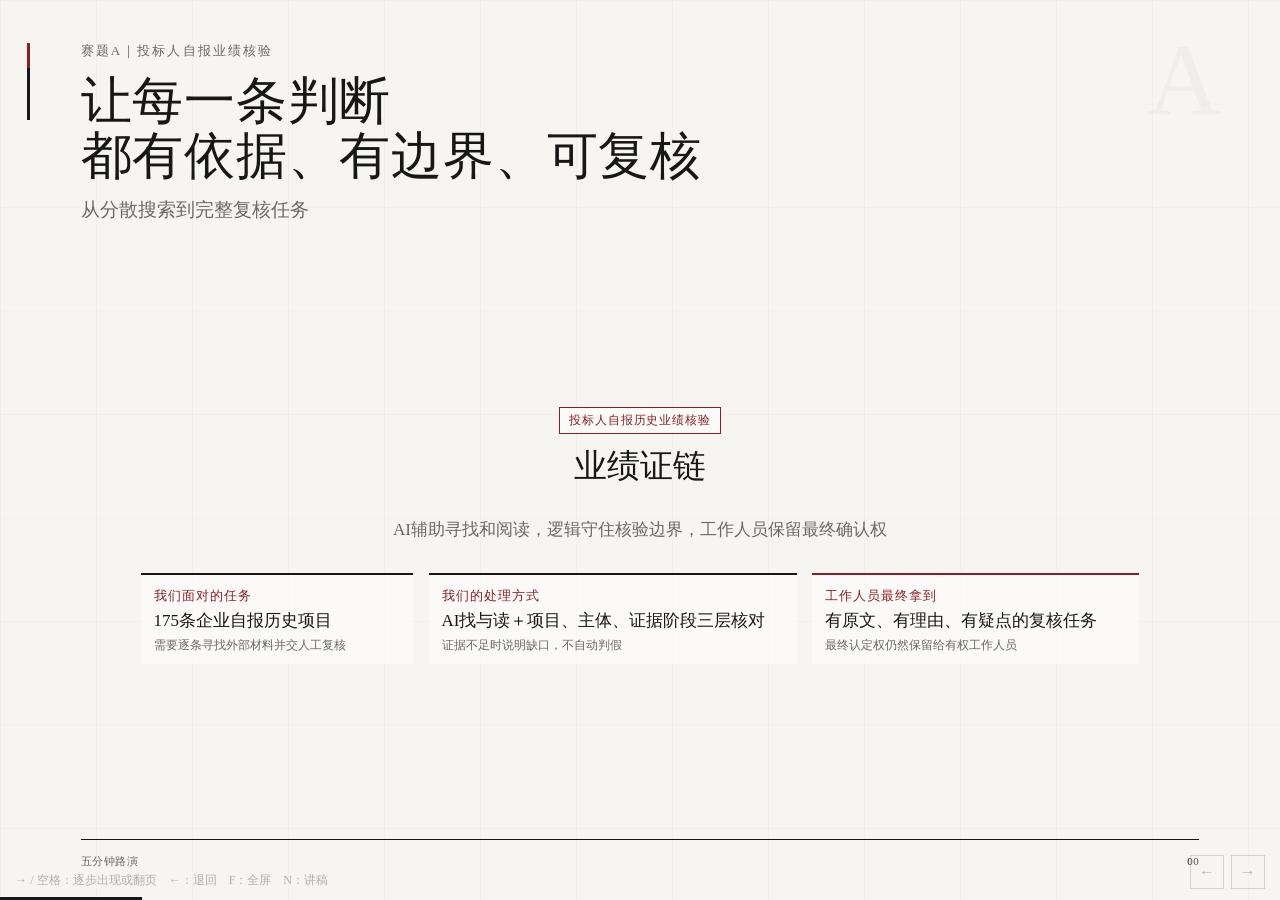
==== index.html @ df8a13e0 "Publish roadshow presentation" ====
<!doctype html>
<html lang="zh-CN">
<head>
  <meta charset="utf-8" />
  <meta name="viewport" content="width=device-width, initial-scale=1" />
  <title>赛题A｜投标人自报业绩核验</title>
  <style>
    :root{--ink:#171717;--muted:#686868;--line:#b9b9b9;--paper:#f6f5f1;--card:#fff;--soft:#e9e8e3;--accent:#8b1e1e;--accent-soft:#efe4e1;--serif:"STFangsong","FangSong","Songti SC","Noto Serif CJK SC",serif}
    *{box-sizing:border-box}
    html,body{width:100%;height:100%;margin:0;overflow:hidden;background:#171717;color:var(--ink);font-family:var(--serif)}
    button{font:inherit}
    .deck{position:relative;width:100vw;height:100vh}
    .slide{position:absolute;inset:0;display:grid;grid-template-rows:auto 1fr auto;padding:4.7vh 6.3vw 3.5vh;background-color:var(--paper);background-image:linear-gradient(90deg,rgba(0,0,0,.025) 1px,transparent 1px),linear-gradient(rgba(0,0,0,.018) 1px,transparent 1px);background-size:7.5vw 100%,100% 11.5vh;opacity:0;visibility:hidden;transform:translateX(1.2%);transition:opacity .32s ease,transform .32s ease,visibility .32s}
    .slide.active{opacity:1;visibility:visible;transform:none;z-index:2}
    .slide::before{content:"";position:absolute;left:2.1vw;top:4.8vh;width:3px;height:8.5vh;background:linear-gradient(var(--accent) 0 32%,var(--ink) 32% 100%)}
    .slide::after{content:attr(data-mark);position:absolute;right:5vw;top:3.2vh;font-size:clamp(62px,8vw,150px);line-height:1;color:rgba(0,0,0,.028);letter-spacing:-.05em;pointer-events:none}
    .kicker{font-size:clamp(13px,1vw,19px);letter-spacing:.16em;color:var(--muted);margin-bottom:1.4vh}
    h1{font-size:clamp(38px,4vw,76px);font-weight:500;line-height:1.08;letter-spacing:.015em;margin:0}
    h2{font-size:clamp(25px,2.3vw,44px);font-weight:500;line-height:1.22;margin:0}
    p{margin:0;line-height:1.55}
    .lead{font-size:clamp(19px,1.5vw,30px);color:var(--muted);margin-top:1.3vh}
    .body{min-height:0;display:flex;align-items:center;padding:2.5vh 0 1.7vh}
    .footer{display:flex;align-items:center;justify-content:space-between;border-top:1px solid var(--ink);padding-top:1.5vh;font-size:clamp(11px,.78vw,15px);color:var(--muted);letter-spacing:.05em}
    .page-no{color:var(--ink)}
    .flow{width:100%;display:grid;grid-template-columns:repeat(5,1fr);gap:1.3vw;align-items:stretch}
    .step{position:relative;border-top:2px solid var(--ink);padding:2.5vh 1.05vw;background:rgba(255,255,255,.68);box-shadow:0 10px 28px rgba(0,0,0,.035)}
    .step:not(:last-child)::after{content:"→";position:absolute;right:-1.05vw;top:47%;font-size:1.5vw;color:var(--muted)}
    .num{font-size:clamp(12px,.85vw,16px);color:var(--muted);letter-spacing:.12em}
    .verb{font-size:clamp(30px,2.4vw,47px);margin:1.1vh 0 .7vh}
    .desc{font-size:clamp(16px,1.16vw,23px);color:var(--muted)}
    .conclusion{margin-top:2vh;text-align:center;font-size:clamp(22px,1.8vw,35px);letter-spacing:.025em}
    .conclusion strong,.lead strong,.bridge strong{color:var(--accent);font-weight:500}
    .eyebrow{display:inline-flex;align-items:center;margin-bottom:1.1vh;padding:.45vh .65vw;border:1px solid var(--accent);color:var(--accent);background:rgba(255,255,255,.6);font-size:clamp(12px,.8vw,15px);letter-spacing:.08em}
    .factbar{display:flex;justify-content:center;gap:1.2vw;margin-top:1.6vh;flex-wrap:wrap}
    .fact{border-left:2px solid var(--accent);padding:.6vh .9vw;text-align:left;background:rgba(255,255,255,.5);font-size:clamp(15px,1vw,20px);line-height:1.35}
    .fact small{display:block;color:var(--muted);font-size:.78em;margin-top:.25vh}
    .split{display:grid;grid-template-columns:1.8fr .8fr;gap:2.5vw;width:100%;align-items:stretch}
    .repeat{display:grid;grid-template-columns:repeat(3,1fr);gap:1.2vw;align-content:center}
    .repeat div{border-bottom:1px solid var(--line);padding:2vh .65vw;font-size:clamp(18px,1.38vw,27px)}
    .repeat small{display:block;color:var(--muted);font-size:.65em;margin-top:.45vh;line-height:1.35}
    .judgement{display:flex;flex-direction:column;justify-content:center;border:1px solid var(--ink);padding:2.2vw;background:#fff}
    .judgement .big{font-size:clamp(34px,3.3vw,64px);margin-bottom:1.5vh}
    .judgement p{font-size:clamp(17px,1.22vw,24px);color:var(--muted)}
    .slogan{text-align:center;font-size:clamp(23px,1.95vw,38px);margin-top:2.2vh}
    .cards{display:grid;grid-template-columns:repeat(3,1fr);gap:1.6vw;width:100%}
    .card{position:relative;border:1px solid var(--ink);background:#fff;padding:2.15vw;min-height:34vh;display:flex;flex-direction:column;box-shadow:0 16px 38px rgba(0,0,0,.045)}
    .card .index{font-size:clamp(12px,.85vw,16px);color:var(--muted);letter-spacing:.12em}
    .card h2{margin:1.3vh 0 1.6vh}
    .brand{display:inline-block;align-self:flex-start;border:1px solid var(--ink);border-left:4px solid var(--accent);padding:.55vh .65vw;margin-bottom:1.7vh;font-size:clamp(14px,1vw,19px)}
    .card p{font-size:clamp(16px,1.16vw,23px);color:var(--muted)}
    .card small{font-size:.74em;color:var(--muted);line-height:1.4}
    .result{margin-top:auto!important;color:var(--ink)!important;border-top:1px solid var(--line);padding-top:1.4vh}
    .bridge{margin-top:1.7vh;border-left:3px solid var(--ink);padding-left:1.2vw;font-size:clamp(19px,1.43vw,28px)}
    .bridge small{display:block;margin-top:.55vh;color:var(--muted);font-size:.68em;line-height:1.45}
    .transform{display:grid;grid-template-columns:.78fr 1.5fr .95fr;gap:1.5vw;width:100%;align-items:stretch}
    .panel{border:1px solid var(--ink);background:#fff;padding:1.7vw;display:flex;flex-direction:column}
    .panel-title{font-size:clamp(16px,1.1vw,22px);color:var(--muted);letter-spacing:.08em;margin-bottom:1.4vh}
    .claim{font-size:clamp(19px,1.38vw,27px);line-height:1.55}
    .chain{display:grid;grid-template-columns:repeat(5,1fr);gap:.55vw;align-items:center;margin:auto 0}
    .chain span{border-top:2px solid var(--ink);padding:1.3vh .35vw 0;text-align:center;font-size:clamp(16px,1.13vw,22px)}
    .outputs{display:grid;gap:.8vh;font-size:clamp(17px,1.2vw,24px)}
    .outputs span{border-bottom:1px solid var(--line);padding:.65vh 0}
    .principle{margin-top:1.3vh;display:grid;grid-template-columns:1fr 1fr;gap:1.3vw;font-size:clamp(17px,1.15vw,23px)}
    .principle div{border-top:1px solid var(--ink);padding-top:1.1vh}
    .principle div:last-child{border-top-color:var(--accent);color:var(--accent)}
    .logic-extra{display:grid;grid-template-columns:repeat(3,1fr);gap:1vw;margin-top:1.5vh;width:100%}
    .logic-extra div{padding:.85vh .75vw;background:rgba(255,255,255,.55);border-bottom:1px solid var(--line);font-size:clamp(14px,.96vw,19px);color:var(--muted)}
    .logic-extra b{color:var(--ink);font-weight:500}
    .stage-strip{display:grid;grid-template-columns:repeat(3,1fr);gap:1vw;margin-top:1.25vh;width:100%}
    .stage-item{position:relative;padding:.8vh .75vw .85vh;border-top:2px solid var(--ink);background:rgba(255,255,255,.62);font-size:clamp(14px,.93vw,18px);color:var(--muted)}
    .stage-item b{display:block;color:var(--ink);font-size:1.12em;font-weight:500;margin-bottom:.25vh}
    .stage-item:not(:last-child)::after{content:"→";position:absolute;right:-.85vw;top:35%;color:var(--accent)}
    .demo-frame{width:100%;border:1px solid var(--ink);background:#fff;padding:2.1vw;display:grid;grid-template-columns:.7fr 1.25fr 1fr;gap:1.3vw}
    .demo-col{border-right:1px solid var(--line);padding-right:1.3vw}
    .demo-col:last-child{border-right:0;padding-right:0}
    .demo-label{color:var(--muted);font-size:clamp(13px,.9vw,17px);margin-bottom:1.2vh}
    .demo-main{font-size:clamp(17px,1.2vw,23px);line-height:1.65}
    .status{display:inline-block;border:1px solid var(--accent);color:var(--accent);background:var(--accent-soft);padding:.5vh .65vw;margin-bottom:1.2vh}
    .matrix{width:100%;border-collapse:collapse;background:#fff;font-size:clamp(14px,.95vw,19px)}
    .matrix th,.matrix td{border:1px solid var(--ink);padding:1vh .65vw;text-align:center;font-weight:400}
    .matrix th:first-child,.matrix td:first-child{text-align:left;white-space:nowrap}
    .matrix thead th{background:var(--soft)}
    .matrix tr.ours td{border-top:2px solid var(--accent);border-bottom:2px solid var(--accent);font-weight:600;background:var(--accent-soft)}
    .cap{display:inline-block;min-width:4.1em;padding:.28vh .42vw;border:1px solid var(--line);background:#fff;line-height:1.25}
    .cap.main{border-color:var(--ink);color:var(--ink)}
    .cap.related{background:var(--soft);color:#4f4f4f}
    .cap.link{border-style:dashed;color:var(--muted)}
    .legend{font-size:clamp(12px,.85vw,17px);color:var(--muted);margin-top:1.2vh}
    .needs{width:100%;display:grid;grid-template-columns:repeat(5,1fr);gap:1vw}
    .need{border-top:2px solid var(--ink);padding:2vh .8vw;font-size:clamp(17px,1.2vw,24px);line-height:1.42;background:rgba(255,255,255,.5)}
    .need small{display:block;color:var(--muted);font-size:.72em;margin-top:.7vh;line-height:1.4}
    .closing{align-items:center;justify-content:center;text-align:center;flex-direction:column}
    .closing .mainline{font-size:clamp(27px,2.6vw,50px);line-height:1.35;max-width:72vw}
    .closing .ask{font-size:clamp(17px,1.35vw,27px);color:var(--muted);line-height:1.65;max-width:72vw;margin-top:3vh}
    .close-grid{display:grid;grid-template-columns:1fr 1fr 1.12fr;gap:1.3vw;width:100%;align-items:stretch;text-align:left}
    .close-block{border-top:2px solid var(--ink);padding:1.4vh 1vw;background:rgba(255,255,255,.64)}
    .close-block:last-child{border-top-color:var(--accent)}
    .close-block h2{font-size:clamp(19px,1.5vw,29px);margin-bottom:1vh}
    .close-block p{font-size:clamp(16px,1.13vw,22px);color:var(--muted);line-height:1.62}
    .close-ask{margin-top:2.2vh;padding:1.4vh 1.3vw;border-left:3px solid var(--accent);background:rgba(255,255,255,.58);font-size:clamp(19px,1.4vw,28px);line-height:1.52;text-align:left;max-width:100%}
    .context-strip{display:grid;grid-template-columns:1fr 1.2fr 1.15fr;gap:1vw;width:100%;margin-top:1.4vh}
    .context-item{padding:1vh .9vw;border-top:1px solid var(--ink);background:rgba(255,255,255,.56);font-size:clamp(15px,1.02vw,20px);line-height:1.42}
    .context-item b{display:block;margin-bottom:.3vh;color:var(--accent);font-weight:500}
    .context-item small{display:block;color:var(--muted);font-size:.76em;line-height:1.4}
    .cover-brief{display:grid;grid-template-columns:1fr 1.35fr 1.2fr;gap:1.2vw;width:min(78vw,1500px);margin-top:3.2vh;text-align:left}
    .cover-brief div{padding:1.15vh 1vw;border-top:2px solid var(--ink);background:rgba(255,255,255,.58);font-size:clamp(17px,1.18vw,23px);line-height:1.45}
    .cover-brief div:last-child{border-top-color:var(--accent)}
    .cover-brief b{display:block;margin-bottom:.45vh;color:var(--accent);font-weight:500;font-size:.78em;letter-spacing:.08em}
    .cover-brief small{display:block;margin-top:.35vh;color:var(--muted);font-size:.72em;line-height:1.4}
    .controls{position:fixed;right:1.2vw;bottom:1.2vh;z-index:9;display:flex;gap:.5vw;opacity:.28;transition:opacity .2s}
    .controls:hover{opacity:1}
    .controls button{width:34px;height:34px;border:1px solid #777;background:#f6f5f1;color:#171717;cursor:pointer}
    .progress{position:fixed;left:0;bottom:0;height:3px;background:#171717;z-index:8;transition:width .3s ease}
    .notes{position:fixed;left:2vw;right:2vw;bottom:2.7vh;z-index:12;background:rgba(20,20,20,.94);color:#fff;padding:1.2vh 1.2vw;font-family:var(--serif);font-size:clamp(14px,1vw,18px);line-height:1.55;display:none;box-shadow:0 10px 40px rgba(0,0,0,.28)}
    .notes.visible{display:block}
    .note{display:none}.note.active{display:block}
    .hint{position:fixed;left:1.2vw;bottom:1.25vh;z-index:9;color:#777;font-size:12px;opacity:.55}
    .fragment{opacity:0;transform:translateY(18px);filter:blur(2px);pointer-events:none;transition:opacity .42s ease,transform .42s cubic-bezier(.2,.75,.25,1),filter .42s ease}
    .fragment.revealed{opacity:1;transform:none;filter:none;pointer-events:auto}
    .fragment[data-effect="line"]{clip-path:inset(0 100% 0 0);opacity:1;transform:none;filter:none;transition:clip-path .55s ease}
    .fragment[data-effect="line"].revealed{clip-path:inset(0 0 0 0)}
    .pulse{animation:pulse 1.15s ease both}@keyframes pulse{0%{box-shadow:0 0 0 0 rgba(139,30,30,.22)}100%{box-shadow:0 0 0 14px rgba(139,30,30,0)}}
    @media(max-aspect-ratio:4/3){.slide{padding-left:4.7vw;padding-right:4.7vw}.flow,.cards,.needs{gap:.8vw}.transform{grid-template-columns:.75fr 1.4fr .9fr}}
    @media print{html,body{overflow:visible;background:#fff}.deck{height:auto}.slide{position:relative;width:100vw;height:56.25vw;page-break-after:always;opacity:1;visibility:visible;transform:none}.fragment{opacity:1!important;transform:none!important;filter:none!important;clip-path:none!important}.controls,.progress,.hint,.notes{display:none!important}}
  </style>
</head>
<body>
  <main class="deck" aria-label="赛题A五分钟路演">
    <section class="slide active" data-title="封面" data-mark="A" data-static><header><div class="kicker">赛题A｜投标人自报业绩核验</div><h1>让每一条判断<br>都有依据、有边界、可复核</h1><p class="lead">从分散搜索到完整复核任务</p></header><div class="body closing"><div class="eyebrow fragment" data-start>投标人自报历史业绩核验</div><p class="mainline fragment">业绩证链</p><p class="ask fragment">AI辅助寻找和阅读，逻辑守住核验边界，工作人员保留最终确认权</p><div class="cover-brief"><div><b>我们面对的任务</b>175条企业自报历史项目<small>需要逐条寻找外部材料并交人工复核</small></div><div><b>我们的处理方式</b>AI找与读＋项目、主体、证据阶段三层核对<small>证据不足时说明缺口，不自动判假</small></div><div><b>工作人员最终拿到</b>有原文、有理由、有疑点的复核任务<small>最终认定权仍然保留给有权工作人员</small></div></div></div><footer class="footer"><span>五分钟路演</span><span class="page-no">00</span></footer></section>

    <section class="slide" data-title="人工流程" data-mark="01"><header><div class="kicker">01｜问题背景</div><h1>一条业绩，人工怎么核？</h1><p class="lead">从公司名和项目名开始，逐步找到材料、完成判断并留下记录</p></header><div class="body" style="flex-direction:column;justify-content:center"><div class="flow"><div class="step fragment" data-group="input"><div class="num">01</div><div class="verb">拿</div><div class="desc">公司名称<br>自报项目</div></div><div class="step fragment" data-group="search"><div class="num">02</div><div class="verb">搜</div><div class="desc">组合关键词<br>查公告和材料</div></div><div class="step fragment" data-group="search"><div class="num">03</div><div class="verb">看</div><div class="desc">阅读网页正文<br>逐个打开附件</div></div><div class="step fragment" data-group="judge"><div class="num">04</div><div class="verb">判</div><div class="desc">核项目、核主体<br>区分证据阶段</div></div><div class="step fragment" data-group="judge"><div class="num">05</div><div class="verb">记</div><div class="desc">保存原文来源<br>写明疑点和缺口</div></div></div><div class="factbar fragment" data-group="close"><div class="fact">项目关系<small>是不是同一个项目</small></div><div class="fact">主体关系<small>是不是同一家企业</small></div><div class="fact">证据阶段<small>中标、合同还是验收</small></div></div><p class="conclusion fragment" data-group="close"><strong>175条业绩</strong>，就要逐条走完这套流程。</p></div><footer class="footer"><span>问题背景</span><span class="page-no">01</span></footer></section>

    <section class="slide" data-title="重复劳动" data-mark="02"><header><div class="kicker">02｜核心痛点</div><h1>专业判断，困在重复里</h1><p class="lead">真正开始判断之前，还要先完成大量<strong>低价值、高重复</strong>的准备工作</p></header><div class="body" style="flex-direction:column"><div class="split"><div class="repeat"><div class="fragment" data-group="search">想搜索词<small>公司简称、项目别名</small></div><div class="fragment" data-group="search">换网站找<small>不同平台来回切换</small></div><div class="fragment" data-group="search">从结果里挑<small>排除无关和重复网页</small></div><div class="fragment" data-group="read">打开网页和附件<small>正文、PDF、扫描材料</small></div><div class="fragment" data-group="read">从长文里找信息<small>项目、企业、日期、阶段</small></div><div class="fragment" data-group="read">记录链接与疑点<small>为后续复核留下依据</small></div></div><div class="judgement fragment"><div class="big">人工判断</div><p>证据够不够？<br>哪里存疑？<br>下一步怎么办？</p></div></div><p class="slogan fragment">让技术承担重复，<strong style="color:var(--accent);font-weight:500">让专业价值回归判断。</strong></p></div><footer class="footer"><span>核心痛点</span><span class="page-no">02</span></footer></section>

    <section class="slide" data-title="现有工具" data-mark="03"><header><div class="kicker">03｜市场现状</div><h1>工具不少，流程仍靠人串</h1><p class="lead">代表性产品分别解决核验过程中的一个动作，但<strong>没有自然形成同一条任务</strong></p></header><div class="body" style="flex-direction:column"><div class="cards"><article class="card fragment"><div class="index">01｜找公告</div><h2>候选材料在哪里？</h2><div class="brand">剑鱼标讯</div><p>根据公司名或项目名，搜索相关招中标公告。</p><p class="result">得到：候选网页<br><small>还要判断项目名称、编号和包组能否对应</small></p></article><article class="card fragment"><div class="index">02｜核企业</div><h2>是不是这家公司？</h2><div class="brand">企查查</div><p>查询企业全称、曾用名和关联关系。</p><p class="result">得到：企业信息<br><small>还要与公告中的供应商、联合体和历史名称对齐</small></p></article><article class="card fragment"><div class="index">03｜查标书</div><h2>已有文件有没有问题？</h2><div class="brand">标桥AI</div><p>检查已有招投标文件中的缺项、响应和异常。</p><p class="result">得到：文件检查结果<br><small>前提是工作人员已经拿到并上传相关文件</small></p></article></div><div class="factbar fragment"><div class="fact">候选网页<small>材料入口</small></div><div class="fact">企业信息<small>主体入口</small></div><div class="fact">文件检查结果<small>文档入口</small></div></div><p class="bridge fragment"><strong>流程断点：</strong>三份结果仍然是分开的，工作人员还要反复复制、切换、比对和整理，才能形成一条可复核记录。<small>完整核验还必须同时回答：是不是同一项目、是不是同一主体、证据到了哪个阶段、为什么得出当前结论。</small></p></div><footer class="footer"><span>市场现状</span><span class="page-no">03</span></footer></section>

    <section class="slide" data-title="核验逻辑" data-mark="04"><header><div class="kicker">04｜解决方案</div><h1>一句自报，变成一条可复核记录</h1><p class="lead">系统不是搜到网页就结束，而是继续完成<strong>核对、解释和人工交接</strong></p></header><div class="body" style="flex-direction:column"><div class="transform"><div class="panel fragment"><div class="panel-title">输入｜企业自报</div><p class="claim">投标公司<br>＋<br>自报项目</p><p class="result">只有一句声明<br>没有现成结论</p></div><div class="panel fragment"><div class="panel-title">处理｜核验过程</div><div class="chain"><span>找材料</span><span>读原文</span><span>对项目</span><span>核企业</span><span>标疑点</span></div></div><div class="panel fragment"><div class="panel-title">输出｜复核任务</div><div class="outputs"><span>当前结论</span><span>原文依据</span><span>信息来源</span><span>缺少什么</span><span>下一步处理</span></div></div></div><div class="logic-extra fragment"><div><b>项目层</b><br>名称、编号、包组是否一致</div><div><b>主体层</b><br>全称、曾用名、联合体是否对应</div><div><b>证据层</b><br>中标、合同、验收分别证明什么</div></div><div class="stage-strip fragment"><div class="stage-item"><b>中标公告</b>证明被选中，只作为进一步核查线索</div><div class="stage-item"><b>合同材料</b>支持曾经开展，但不能单独证明完成</div><div class="stage-item"><b>验收／履约</b>支持已经完成，仍由工作人员最终确认</div></div><div class="principle fragment"><div>AI负责找、读和解释；确定性逻辑守住项目、主体和证据阶段的边界。</div><div>证据不够，就说明缺口并转人工，而不是自动判假。</div></div></div><footer class="footer"><span>解决方案</span><span class="page-no">04</span></footer></section>

    <section class="slide" data-title="平台演示" data-mark="05"><header><div class="kicker">05｜平台演示</div><h1>用一条记录，证明整条链路</h1><p class="lead">平台负责证明我们真的做出来了：<strong>每条结论都能回到原文</strong></p></header><div class="body" style="flex-direction:column"><div class="demo-frame"><div class="demo-col fragment"><div class="demo-label">01｜输入声明</div><p class="demo-main">投标公司<br>某科技有限公司<br><br>自报项目<br>某政务服务平台建设项目</p></div><div class="demo-col fragment"><div class="demo-label">02｜系统保留</div><p class="demo-main">候选材料与来源<br>关键原文引句<br>项目与企业对应关系<br>证据所在阶段<br>缺失材料与疑点</p></div><div class="demo-col fragment"><div class="demo-label">03｜当前结论</div><span class="status">支持曾开展</span><p class="demo-main">现有材料只到合同阶段<br><br>尚不能证明已经完成<br>仍需验收材料</p></div></div><div class="factbar fragment"><div class="fact">合同能够支持<small>存在明确履约关系、可支持曾开展</small></div><div class="fact">合同不能代替<small>验收或履约完成材料</small></div><div class="fact">系统必须说明<small>为什么停在当前阶段</small></div></div></div><footer class="footer"><span>约一分钟稳定案例</span><span class="page-no">05</span></footer></section>

    <section class="slide" data-title="横向对比" data-mark="06"><header><div class="kicker">06｜差异化</div><h1>找到材料，只是核验的开始</h1><p class="lead">不比较宣传口号，只比较一条自报业绩<strong>能不能走到人工复核</strong></p></header><div class="body" style="flex-direction:column;justify-content:center"><div class="eyebrow fragment">公开能力横向比较｜以本核验场景为边界</div><table class="matrix fragment" data-effect="line"><thead><tr><th>代表产品</th><th>找公开公告</th><th>核企业关系</th><th>读取关键原文</th><th>判断证据阶段</th><th>说明理由与缺口</th><th>形成复核任务</th></tr></thead><tbody><tr><td>剑鱼标讯</td><td><span class="cap main">主要能力</span></td><td><span class="cap related">相关能力</span></td><td><span class="cap related">相关能力</span></td><td><span class="cap link">仍需衔接</span></td><td><span class="cap link">仍需衔接</span></td><td><span class="cap link">仍需衔接</span></td></tr><tr><td>企查查</td><td><span class="cap related">相关能力</span></td><td><span class="cap main">主要能力</span></td><td><span class="cap related">相关能力</span></td><td><span class="cap link">仍需衔接</span></td><td><span class="cap link">仍需衔接</span></td><td><span class="cap link">仍需衔接</span></td></tr><tr><td>标桥AI</td><td><span class="cap link">非主要场景</span></td><td><span class="cap related">相关能力</span></td><td><span class="cap main">主要能力</span></td><td><span class="cap related">面向已有文件</span></td><td><span class="cap related">检查结果</span></td><td><span class="cap link">仍需衔接</span></td></tr><tr class="ours"><td>我们的平台</td><td>流程组成</td><td>流程组成</td><td>流程组成</td><td>核心能力</td><td>核心能力</td><td>核心输出</td></tr></tbody></table><p class="legend fragment">“主要能力”表示该产品公开定位中的重点；“相关能力”表示公开资料中有所涉及；“仍需衔接”表示在本核验场景中仍要依靠人工或其他工具继续处理。<br>注：公开资料未说明，不等于产品绝对没有该能力。</p><div class="factbar fragment"><div class="fact">单点工具<small>交付一段能力或一份结果</small></div><div class="fact">我们的平台<small>把分散结果组织成连续复核流程</small></div></div><p class="conclusion fragment">优势不在多一个功能，而在<strong>把反复人工拼接变成一条连续流程。</strong></p></div><footer class="footer"><span>差异化</span><span class="page-no">06</span></footer></section>

    <section class="slide" data-title="落地条件" data-mark="07"><header><div class="kicker">07｜成熟与落地</div><h1>从原型走向正式应用，还需要什么？</h1><p class="lead">以下是根据公开资料归纳的正式建设条件，不代表已获主办方承诺</p></header><div class="body" style="flex-direction:column;justify-content:center"><div class="needs"><div class="need fragment" data-group="id">企业信用代码<br>项目编号<small>提高主体和项目匹配确定性</small></div><div class="need fragment" data-group="material">可授权的合同<br>验收材料<small>更准确区分曾开展与已完成</small></div><div class="need fragment" data-group="material">少量人工<br>核验样本<small>才能计算真实业务准确率</small></div><div class="need fragment" data-group="deploy">稳定官方来源<br>数据接口<small>提高覆盖率、减少链接失效</small></div><div class="need fragment" data-group="deploy">权限、日志<br>安全环境<small>满足正式业务部署与追溯</small></div></div><div class="factbar fragment" data-group="close"><div class="fact">资源有限时<small>公开资料初筛＋人工复核队列</small></div><div class="fact">条件逐步具备后<small>提高覆盖率、稳定性与自动化程度</small></div></div><p class="conclusion fragment" data-group="close">增加资源，提升的是<strong>覆盖率和自动化程度</strong>，不需要推翻现有逻辑链。</p></div><footer class="footer"><span>成熟与落地</span><span class="page-no">07</span></footer></section>

    <section class="slide" data-title="结尾" data-mark="08"><header><div class="kicker">结语</div><h1>信息有限，也能先把核验做得安全、清楚</h1><p class="lead">我们先建立可解释、可交接的初步流程；未来增加数据和授权，不需要推翻现有逻辑链</p></header><div class="body" style="flex-direction:column;justify-content:center"><div class="close-grid"><div class="close-block fragment"><h2>我们已经做到</h2><p>把企业自报、候选材料、原文依据、当前结论和待补信息，整理成同一条复核任务。</p></div><div class="close-block fragment"><h2>我们坚持边界</h2><p>AI不直接裁定真假；证据不到不越级；主体复杂、字段冲突或材料不足时转人工。</p></div><div class="close-block fragment"><h2>问答可以继续看</h2><p>每条结论对应哪段原文；为什么停在中标、合同或验收阶段；175条任务如何分类并进入人工队列。</p></div></div><p class="close-ask fragment">如果各位还想进一步了解，我们可以在问答环节直接展示每条结论对应的原文、系统为什么停在当前证据阶段，以及175条任务怎样进行分类和人工复核。</p></div><footer class="footer"><span>感谢各位评委</span><span class="page-no">08</span></footer></section>
  </main>

  <div class="notes" aria-live="polite">
    <div class="note active">开场：各位评委好，我们关注的是投标评审中一个很具体的问题：企业自报的历史项目，工作人员怎样快速核实，而且每一步都能说明依据。</div>
    <div class="note">主办方给出了175条“投标公司加自报项目”。核查人员需要拿着公司名和项目名搜索、阅读、核对证据阶段并留下记录。175条业绩，都要逐条走完这套流程。</div>
    <div class="note">真正需要经验的是判断证据够不够、哪里存疑。但判断之前还有大量搜索、翻页、摘录和整理。我们希望让技术承担重复，让专业人员专注判断。</div>
    <div class="note">剑鱼标讯给出候选网页，企查查给出企业信息，标桥AI给出已有文件的检查结果。它们各自有价值，但三份结果仍需工作人员手工拼成一条复核记录。</div>
    <div class="note">我们的平台继续往后完成项目、主体和证据阶段核对。交付的不是“真或假”，而是带当前结论、原文、来源、缺口和下一步处理的复核任务。</div>
    <div class="note">平台只演示一条稳定案例：材料只到合同，因此停在“支持曾开展”，同时提示尚不能证明完成、需要验收材料。突出系统有边界，不替人拍板。</div>
    <div class="note">代表性产品擅长单点能力，我们围绕一条自报业绩形成完整复核任务。优势不在多一个功能，而在少一次人工拼接。</div>
    <div class="note">为了产品成熟和正式落地，我们还需要更完整的标识、授权材料、人工样本、稳定数据来源和安全部署环境。快速带过，不展开。</div>
    <div class="note">使用选定结尾原文，语速放慢。说完停顿，看向评委，进入问答。</div>
  </div>
  <div class="hint">→ / 空格：逐步出现或翻页　←：退回　F：全屏　N：讲稿</div>
  <div class="controls"><button id="prev" aria-label="上一页">←</button><button id="next" aria-label="下一页">→</button></div>
  <div class="progress" aria-hidden="true"></div>
  <script>
    const slides=[...document.querySelectorAll('.slide')], notes=[...document.querySelectorAll('.note')];
    const progress=document.querySelector('.progress'); let index=0;
    function currentFragments(){return [...slides[index].querySelectorAll('.fragment')]}
    function show(next,all=false){
      index=Math.max(0,Math.min(slides.length-1,next));
      slides.forEach((s,i)=>s.classList.toggle('active',i===index));
      notes.forEach((n,i)=>n.classList.toggle('active',i===index));
      const staticSlide=slides[index].hasAttribute('data-static')||index===4;
      currentFragments().forEach(f=>f.classList.toggle('revealed',all||staticSlide||f.hasAttribute('data-start')));
      progress.style.width=((index+1)/slides.length*100)+'%';
      document.title=slides[index].dataset.title+'｜赛题A路演';
    }
    function sameGroup(seed){const g=seed?.dataset.group;return g?currentFragments().filter(f=>f.dataset.group===g):[seed]}
    function advance(){const next=currentFragments().find(f=>!f.classList.contains('revealed'));if(next){sameGroup(next).forEach(f=>{f.classList.add('revealed','pulse');setTimeout(()=>f.classList.remove('pulse'),1150)})}else if(index<slides.length-1)show(index+1)}
    function retreat(){const shown=currentFragments().filter(f=>f.classList.contains('revealed')&&!f.hasAttribute('data-start'));if(shown.length){sameGroup(shown.at(-1)).forEach(f=>f.classList.remove('revealed'))}else if(index>0)show(index-1,true)}
    function fullscreen(){if(!document.fullscreenElement)document.documentElement.requestFullscreen?.();else document.exitFullscreen?.()}
    document.getElementById('prev').onclick=retreat;document.getElementById('next').onclick=advance;
    document.addEventListener('keydown',e=>{if(['ArrowRight','PageDown',' ','Enter'].includes(e.key)){e.preventDefault();advance()}else if(['ArrowLeft','PageUp','Backspace'].includes(e.key)){e.preventDefault();retreat()}else if(e.key.toLowerCase()==='f')fullscreen();else if(e.key.toLowerCase()==='n')document.querySelector('.notes').classList.toggle('visible');else if(e.key==='Home')show(0);else if(e.key==='End')show(slides.length-1,true)});
    let startX=0;document.addEventListener('touchstart',e=>startX=e.touches[0].clientX,{passive:true});document.addEventListener('touchend',e=>{const d=e.changedTouches[0].clientX-startX;if(Math.abs(d)>50)(d<0?advance():retreat())},{passive:true});show(0);
  </script>
</body>
</html>
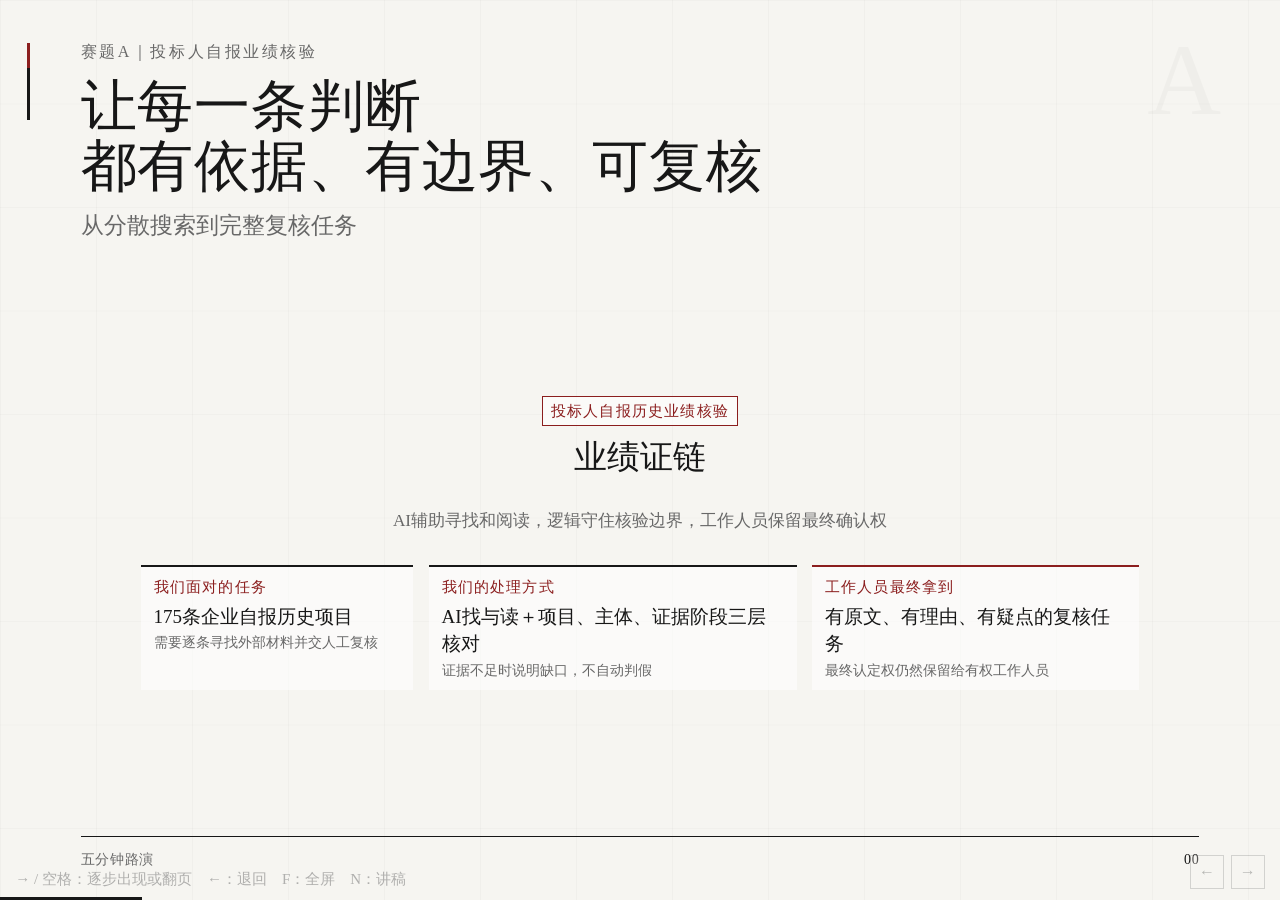
==== commit 1f4b1a0a: "Increase projector readability across roadshow" ====
--- a/index.html
+++ b/index.html
@@ -121,6 +121,37 @@
     .fragment[data-effect="line"].revealed{clip-path:inset(0 0 0 0)}
     .pulse{animation:pulse 1.15s ease both}@keyframes pulse{0%{box-shadow:0 0 0 0 rgba(139,30,30,.22)}100%{box-shadow:0 0 0 14px rgba(139,30,30,0)}}
     @media(max-aspect-ratio:4/3){.slide{padding-left:4.7vw;padding-right:4.7vw}.flow,.cards,.needs{gap:.8vw}.transform{grid-template-columns:.75fr 1.4fr .9fr}}
+    /* Projector legibility: sizes are tuned for a judging-room screen, not a laptop held at arm's length. */
+    .kicker{font-size:clamp(16px,1.15vw,22px)}
+    h1{font-size:clamp(46px,4.35vw,84px)}
+    h2{font-size:clamp(30px,2.55vw,48px)}
+    .lead{font-size:clamp(23px,1.7vw,34px)}
+    .footer{font-size:clamp(14px,.9vw,17px)}
+    .eyebrow{font-size:clamp(15px,.95vw,18px)}
+    .desc{font-size:clamp(19px,1.28vw,26px)}
+    .fact{font-size:clamp(18px,1.12vw,22px)}
+    .repeat div{font-size:clamp(21px,1.52vw,30px)}
+    .judgement p{font-size:clamp(20px,1.35vw,27px)}
+    .card p{font-size:clamp(19px,1.28vw,25px)}
+    .brand{font-size:clamp(17px,1.12vw,21px)}
+    .bridge{font-size:clamp(22px,1.55vw,30px)}
+    .panel-title{font-size:clamp(19px,1.22vw,24px)}
+    .claim{font-size:clamp(22px,1.52vw,30px)}
+    .chain span{font-size:clamp(18px,1.25vw,24px)}
+    .outputs{font-size:clamp(20px,1.38vw,27px)}
+    .principle{font-size:clamp(19px,1.28vw,25px)}
+    .logic-extra div{font-size:clamp(17px,1.05vw,21px)}
+    .stage-item{font-size:clamp(16px,1.02vw,20px)}
+    .demo-label{font-size:clamp(16px,1vw,19px)}
+    .demo-main{font-size:clamp(20px,1.35vw,26px)}
+    .matrix{font-size:clamp(15px,1.03vw,20px)}
+    .matrix th,.matrix td{padding:1.05vh .7vw}
+    .legend{font-size:clamp(14px,.92vw,18px)}
+    .need{font-size:clamp(20px,1.32vw,27px)}
+    .close-block p{font-size:clamp(19px,1.25vw,25px)}
+    .context-item{font-size:clamp(18px,1.12vw,22px)}
+    .cover-brief div{font-size:clamp(19px,1.28vw,25px)}
+    .hint{font-size:15px}
     @media print{html,body{overflow:visible;background:#fff}.deck{height:auto}.slide{position:relative;width:100vw;height:56.25vw;page-break-after:always;opacity:1;visibility:visible;transform:none}.fragment{opacity:1!important;transform:none!important;filter:none!important;clip-path:none!important}.controls,.progress,.hint,.notes{display:none!important}}
   </style>
 </head>
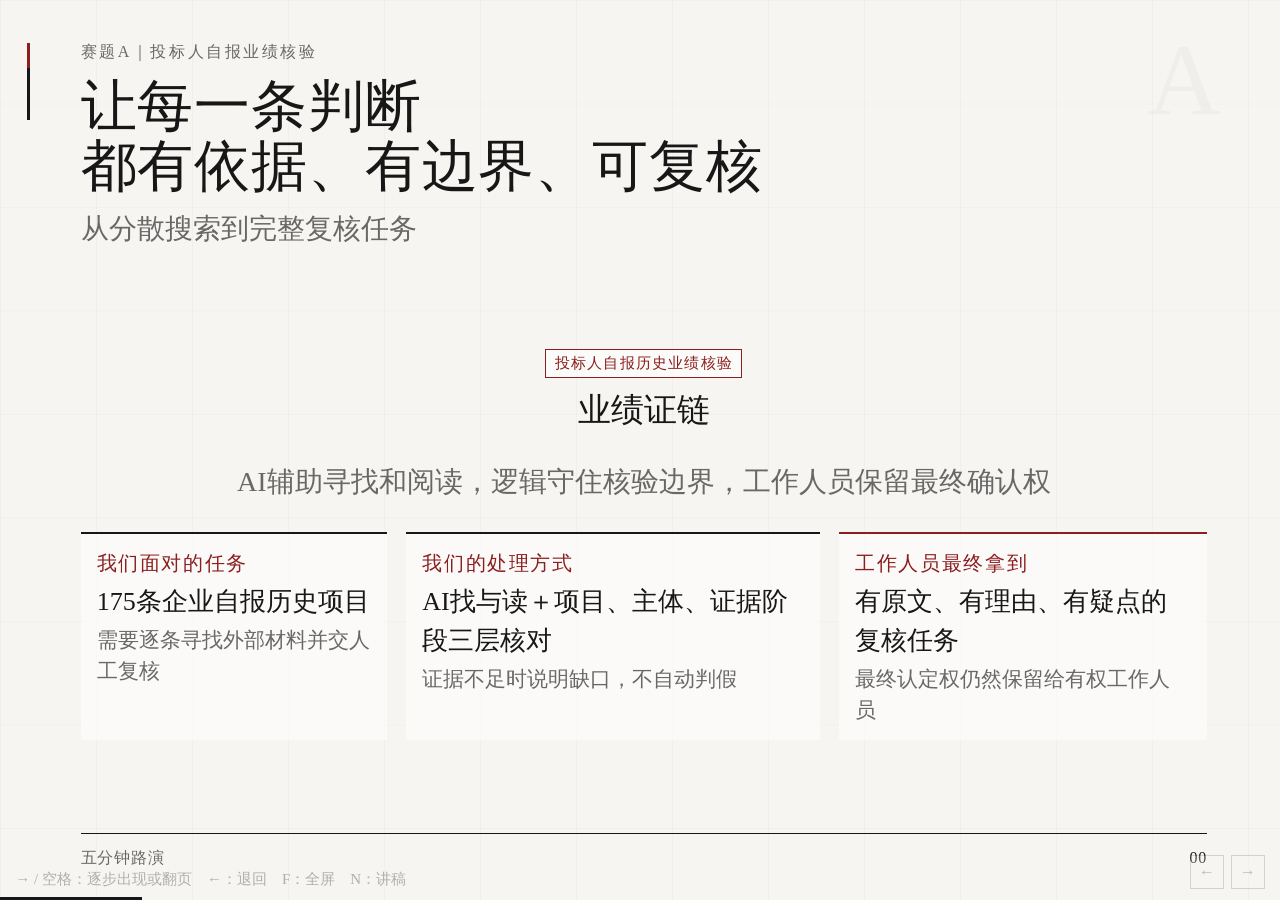
==== commit 8be77d5f: "Enlarge body copy for auditorium screens" ====
--- a/index.html
+++ b/index.html
@@ -152,6 +152,40 @@
     .context-item{font-size:clamp(18px,1.12vw,22px)}
     .cover-brief div{font-size:clamp(19px,1.28vw,25px)}
     .hint{font-size:15px}
+    /* Auditorium scale: remove the low desktop caps that stayed tiny on ultra-wide projectors. */
+    .lead{font-size:clamp(28px,1.95vw,42px);line-height:1.48}
+    .closing .ask{font-size:clamp(28px,1.9vw,40px);line-height:1.55}
+    .cover-brief{width:min(88vw,1900px);gap:1.5vw}
+    .cover-brief div{padding:1.5vh 1.25vw;font-size:clamp(26px,1.65vw,38px);line-height:1.5}
+    .cover-brief small{font-size:.82em;line-height:1.48}
+    .desc{font-size:clamp(23px,1.48vw,32px);line-height:1.5}
+    .fact{font-size:clamp(22px,1.38vw,30px);line-height:1.45}
+    .fact small{font-size:.82em;line-height:1.45}
+    .repeat div{font-size:clamp(24px,1.65vw,34px)}
+    .repeat small{font-size:.78em;line-height:1.45}
+    .judgement p{font-size:clamp(24px,1.55vw,33px);line-height:1.55}
+    .card p{font-size:clamp(23px,1.48vw,32px);line-height:1.55}
+    .card small{font-size:.82em;line-height:1.45}
+    .bridge{font-size:clamp(25px,1.65vw,34px);line-height:1.5}
+    .bridge small{font-size:.78em;line-height:1.45}
+    .panel-title{font-size:clamp(22px,1.42vw,30px)}
+    .claim{font-size:clamp(26px,1.65vw,35px)}
+    .chain span{font-size:clamp(21px,1.38vw,29px);line-height:1.4}
+    .outputs{font-size:clamp(23px,1.5vw,32px)}
+    .principle{font-size:clamp(22px,1.42vw,30px);line-height:1.5}
+    .logic-extra div{font-size:clamp(20px,1.25vw,27px);line-height:1.45}
+    .stage-item{font-size:clamp(19px,1.2vw,26px);line-height:1.45}
+    .demo-label{font-size:clamp(19px,1.15vw,25px)}
+    .demo-main{font-size:clamp(23px,1.5vw,32px);line-height:1.58}
+    .matrix{font-size:clamp(18px,1.16vw,25px)}
+    .matrix th,.matrix td{padding:1.1vh .72vw}
+    .legend{font-size:clamp(17px,1.05vw,23px);line-height:1.5}
+    .need{font-size:clamp(23px,1.48vw,32px);line-height:1.45}
+    .need small{font-size:.8em;line-height:1.45}
+    .close-block p{font-size:clamp(22px,1.4vw,30px);line-height:1.55}
+    .close-ask{font-size:clamp(25px,1.6vw,34px)}
+    .context-item{font-size:clamp(21px,1.32vw,29px)}
+    .footer{font-size:clamp(16px,1vw,21px)}
     @media print{html,body{overflow:visible;background:#fff}.deck{height:auto}.slide{position:relative;width:100vw;height:56.25vw;page-break-after:always;opacity:1;visibility:visible;transform:none}.fragment{opacity:1!important;transform:none!important;filter:none!important;clip-path:none!important}.controls,.progress,.hint,.notes{display:none!important}}
   </style>
 </head>
